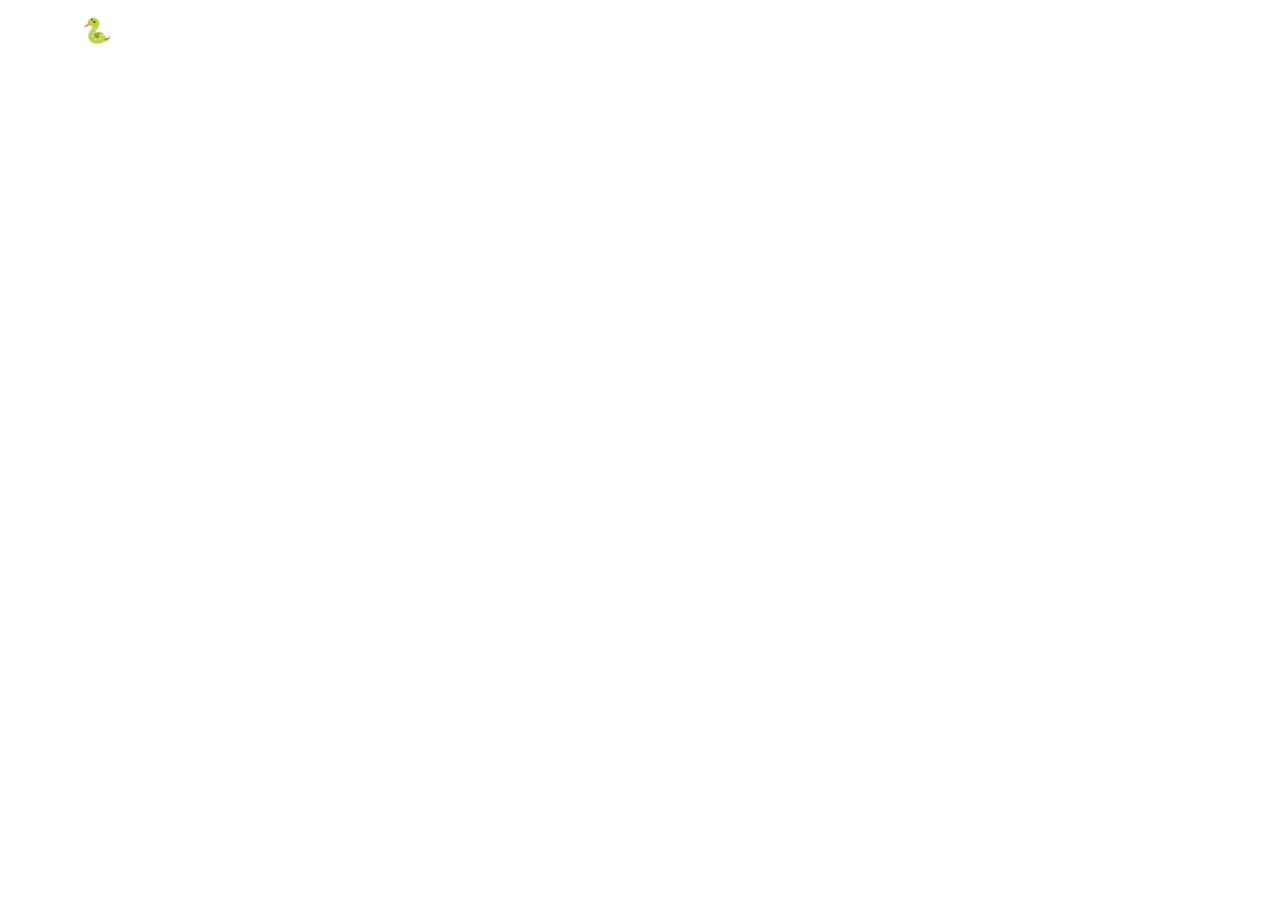
==== index.html @ b3db6244 "Add files via upload" ====
<!DOCTYPE html>
<html lang="pt-br">
<head>
    <meta charset="UTF-8">
    <meta name="viewport" content="width=device-width, initial-scale=1.0">
    <title>Jogo da Cobra</title>

    <link rel="stylesheet" href="index.css"> 
    <link rel="stylesheet" href="https://cdn.jsdelivr.net/npm/bootstrap@5.3.8/dist/css/bootstrap.min.css">
</head>
<body>
    <header>
        <nav class="navbar navbar-dark">
           <div class="container">
                <span class="navbar-brand fw-bold fs-4">🐍 Jogo da Cobra</span>
                <span class="navbar-text" id="nav-recorde">Recorde: 0</span>
           </div> 
        </nav>
    </header>
</body>
</html>
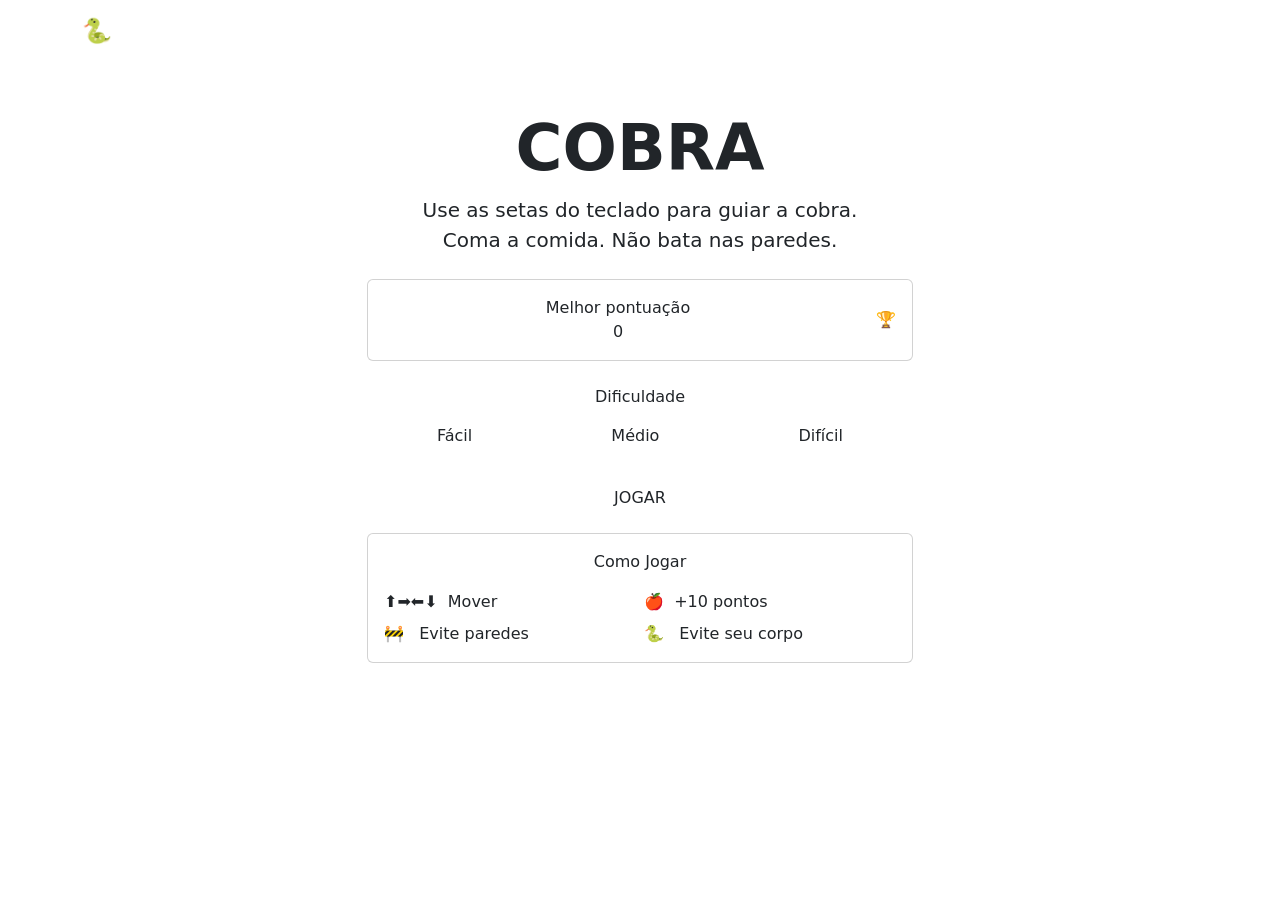
==== commit 4f8cf120: "Add files via upload" ====
--- a/index.html
+++ b/index.html
@@ -17,5 +17,69 @@
            </div> 
         </nav>
     </header>
+    <main class="container py-5">
+        <div class="row justify-content-center">
+            <div class="col-12 col-md-8 col-lg-6 text-center">
+                <div class="tiulo-bloco mb-4">
+                    <h1 class="display-3 fw-bold titulo-jogo">COBRA</h1>
+                    <p class="lead subtitulo">Use as setas do teclado para guiar a cobra.
+                        <br>Coma a comida. Não bata nas paredes.</p>
+                </div>
+                <div class="card card-recorde mb-4">
+                    <div class="card-body py-3">
+                        <div class="row align-items-center">
+                            <div class="col">
+                                <span class="label-card">Melhor pontuação</span>
+                                <div class="valor-recorde" id="recorde-display">0</div>
+                            </div>
+                            <div class="col-auto">
+                                <span class="icone-trofeu">🏆</span>
+                            </div>
+                        </div>
+                    </div>
+                </div>
+
+                <div class="mb-4">
+                    <p class="label-secao mb-2">Dificuldade</p>
+                    <div class="btn-group w-100" role="group">
+                      <input type="radio" class="btn-check" name="dificuldade" id="facil" value="200">
+                      <label class="btn btn-outline-dif" for="facil">Fácil</label>
+
+                      <input type="radio" class="btn-check" name="dificuldade" id="medio" value="170">
+                      <label class="btn btn-outline-dif" for="medio">Médio</label>
+
+                       <input type="radio" class="btn-check" name="dificuldade" id="dificl" value="70">
+                      <label class="btn btn-outline-dif" for="dificil">Difícil</label>
+
+                    </div>
+                    </div>
+
+                    <a href="jogo.html" class="btn btn-jogar w-100 mb-3" id="btn-jogar">JOGAR</a>
+
+                    <div class="card card-instrucoes">
+                        <div class="card-body">
+                        <p class="label-card mb-3"> Como Jogar</p>
+                        <div class="row g-2 text-start">
+                            <div class="col-6"><div class="instrucao-item">⬆️➡️⬅️⬇️&nbsp; Mover</div></div>
+                            <div class="col-6"><div class="instrucao-item">🍎&nbsp; +10 pontos</div></div>
+                            <div class="col-6"><div class="instrucao-item">🚧 &nbsp; Evite paredes</div></div>
+                            <div class="col-6"><div class="instrucao-item">🐍 &nbsp; Evite seu corpo</div></div>
+                        </div>
+                    </div>
+                </div>
+            </div>
+        </div>
+    </main>
+
+    <script src="https://cdn.jsdelivr.net/npm/bootstrap@5.3.3/dist/js/bootstrap.bundle.min.js"></script>
+    <script>
+        const recorde = localStorage.getItem("cobra_recorde")|| 0;
+        document.getElementById("recorde-display").textContent = recorde;
+        document.getElementById("nav-recorde").textContent = "Recorde: " + recorde;
+        document.getElementById("btn-jogar").addEventListener("click", () => {
+            const dificuldadeSelecionada = document.querySelector('input[name="dificuldade"]:checked').value;
+            localStorage.setitem("cobra_velocidade", dificuldadeSelecionada);
+        })
+    </script> 
 </body>
 </html>
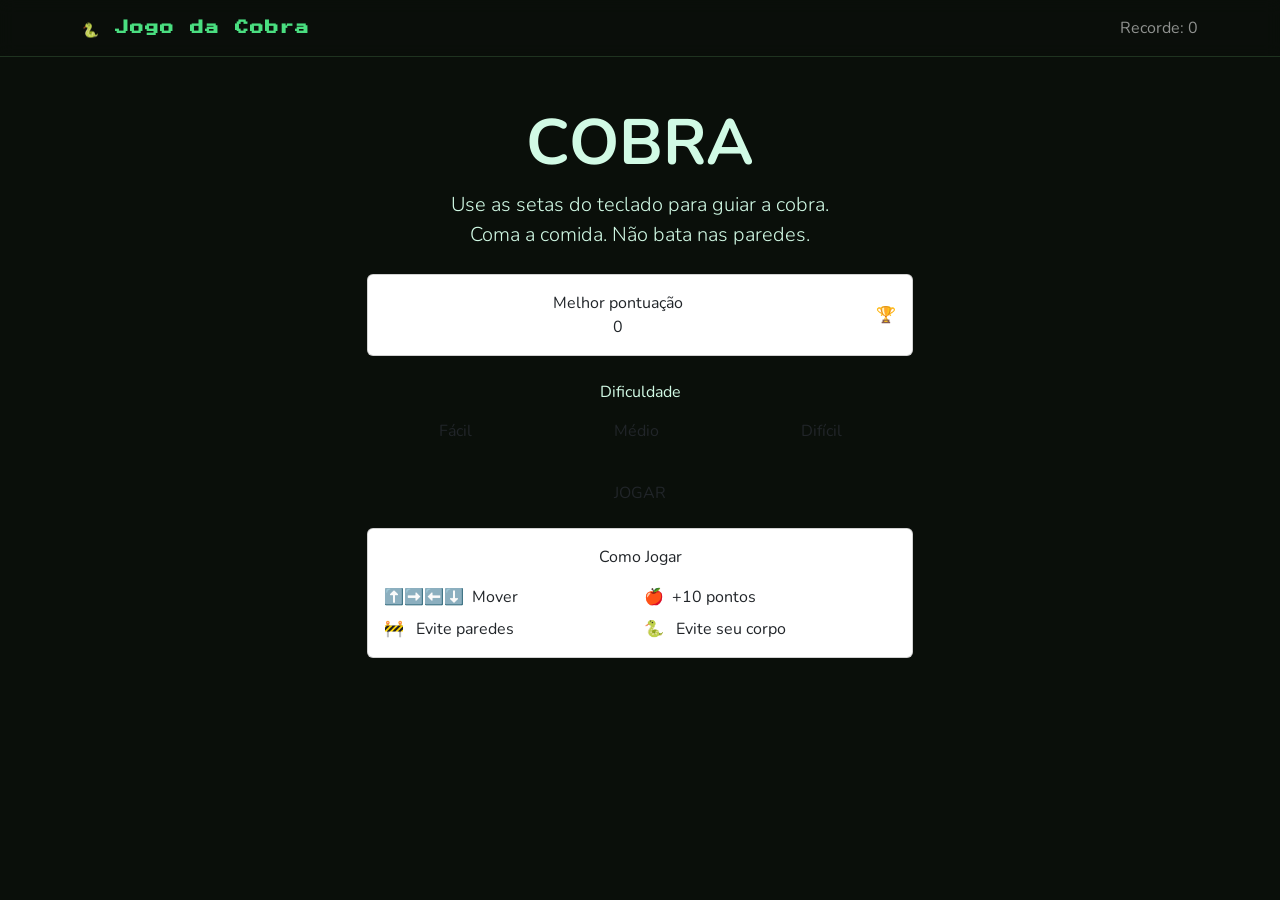
==== commit a69a76de: "Add files via upload" ====
--- a/index.html
+++ b/index.html
@@ -5,8 +5,8 @@
     <meta name="viewport" content="width=device-width, initial-scale=1.0">
     <title>Jogo da Cobra</title>
 
+    <link rel="stylesheet" href="https://cdn.jsdelivr.net/npm/bootstrap@5.3.8/dist/css/bootstrap.min.css">
     <link rel="stylesheet" href="index.css"> 
-    <link rel="stylesheet" href="https://cdn.jsdelivr.net/npm/bootstrap@5.3.8/dist/css/bootstrap.min.css">
 </head>
 <body>
     <header>
--- a/index.css
+++ b/index.css
@@ -0,0 +1,39 @@
+@import url('https://fonts.googleapis.com/css2?family=Nunito:ital,wght@0,200..1000;1,200..1000&family=Press+Start+2P&display=swap');
+
+:root{
+    --verde: #4ADE80;
+    --verde-escuro: #16A34S;
+    --fundo:#0A0F0A;
+    --fundo-card:#111A11;
+    --borda: #1F3320;
+    --texto:#D1FAE5;
+    --esmaecido: #6B7280;
+}
+
+*{
+    box-sizing: border-box;
+    margin: 0;
+    padding: 0;
+}
+
+body{
+    font-family: "Nunito", sans-serif;
+    background-color: var(--fundo);
+    color: var(--texto);
+    min-height: 100vh;
+    background-image:radial-gradient(elipse at 20% 20%, rgba(74,222,128,0.06) 0%,transparent 60%),
+    radial-gradient(elipse at 80% 80%, rgba(22,163,74,0.05) 0%,transparent 60%) ;
+}
+
+.navbar{
+    background: rgba(10,15,10,0.9);
+    border-bottom: 1px solid var(--borda);
+    backdrop-filter: blur(8px);
+}
+
+.navbar-brand{
+    font-family: "Press Start 2P", monospace;
+    font-size: 0.85rem !important;
+    color: var(--verde) !important;
+    letter-spacing: 1px;
+}
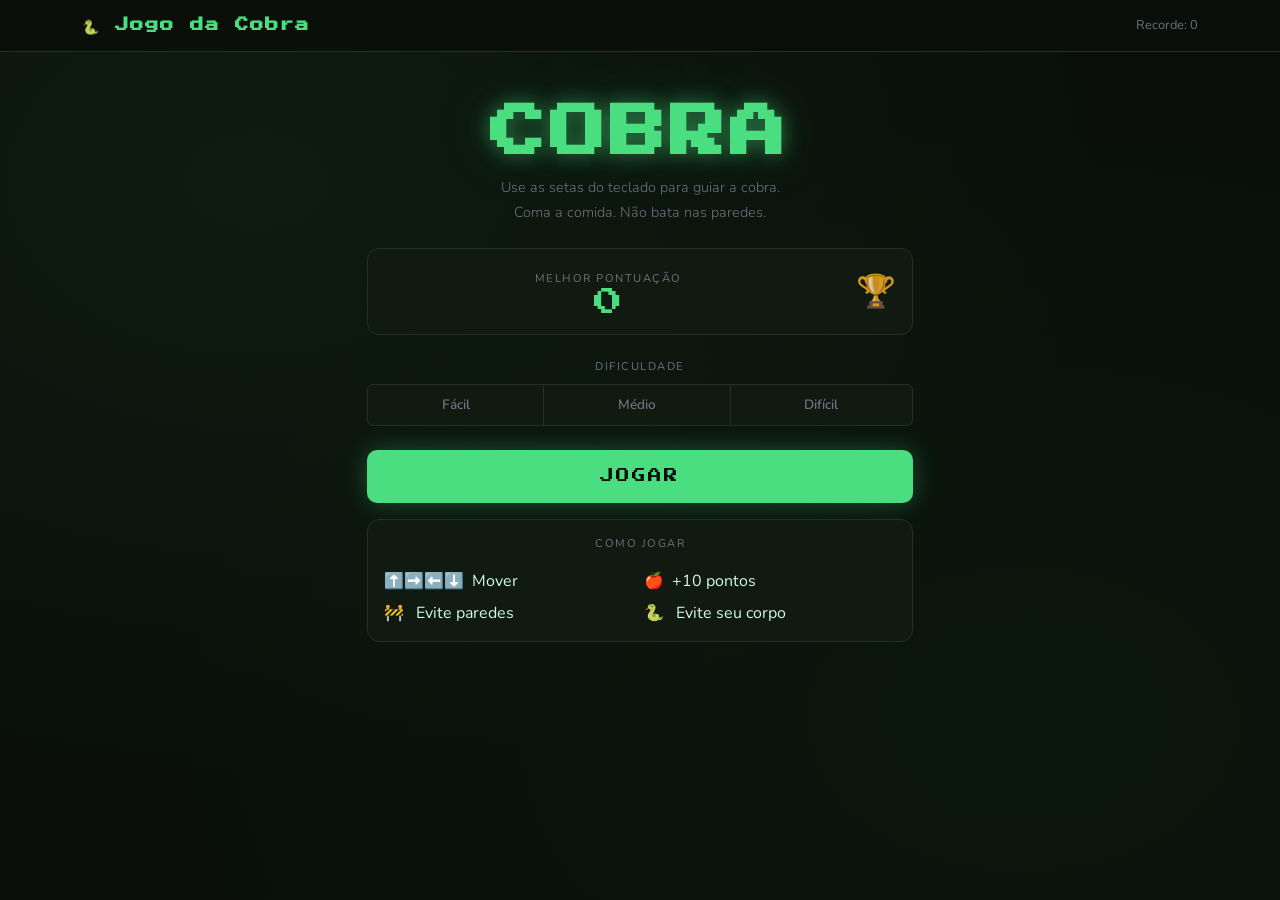
==== commit 94c02976: "Add files via upload" ====
--- a/index.html
+++ b/index.html
@@ -1,85 +1,120 @@
-<!DOCTYPE html>
+<!doctype html>
 <html lang="pt-br">
-<head>
-    <meta charset="UTF-8">
-    <meta name="viewport" content="width=device-width, initial-scale=1.0">
+  <head>
+    <meta charset="UTF-8" />
+    <meta name="viewport" content="width=device-width, initial-scale=1.0" />
     <title>Jogo da Cobra</title>
 
-    <link rel="stylesheet" href="https://cdn.jsdelivr.net/npm/bootstrap@5.3.8/dist/css/bootstrap.min.css">
-    <link rel="stylesheet" href="index.css"> 
-</head>
-<body>
+    <link
+      rel="stylesheet"
+      href="https://cdn.jsdelivr.net/npm/bootstrap@5.3.8/dist/css/bootstrap.min.css"
+    />
+    <link rel="stylesheet" href="index.css" />
+  </head>
+  <body>
     <header>
-        <nav class="navbar navbar-dark">
-           <div class="container">
-                <span class="navbar-brand fw-bold fs-4">🐍 Jogo da Cobra</span>
-                <span class="navbar-text" id="nav-recorde">Recorde: 0</span>
-           </div> 
-        </nav>
+      <nav class="navbar navbar-dark">
+        <div class="container">
+          <span class="navbar-brand fw-bold fs-4">🐍 Jogo da Cobra</span>
+          <span class="navbar-text" id="nav-recorde">Recorde: 0</span>
+        </div>
+      </nav>
     </header>
     <main class="container py-5">
-        <div class="row justify-content-center">
-            <div class="col-12 col-md-8 col-lg-6 text-center">
-                <div class="tiulo-bloco mb-4">
-                    <h1 class="display-3 fw-bold titulo-jogo">COBRA</h1>
-                    <p class="lead subtitulo">Use as setas do teclado para guiar a cobra.
-                        <br>Coma a comida. Não bata nas paredes.</p>
+      <div class="row justify-content-center">
+        <div class="col-12 col-md-8 col-lg-6 text-center">
+          <div class="tiulo-bloco mb-4">
+            <h1 class="display-3 fw-bold titulo-jogo">COBRA</h1>
+            <p class="lead subtitulo">
+              Use as setas do teclado para guiar a cobra. <br />Coma a comida.
+              Não bata nas paredes.
+            </p>
+          </div>
+          <div class="card card-recorde mb-4">
+            <div class="card-body py-3">
+              <div class="row align-items-center">
+                <div class="col">
+                  <span class="label-card">Melhor pontuação</span>
+                  <div class="valor-recorde" id="recorde-display">0</div>
                 </div>
-                <div class="card card-recorde mb-4">
-                    <div class="card-body py-3">
-                        <div class="row align-items-center">
-                            <div class="col">
-                                <span class="label-card">Melhor pontuação</span>
-                                <div class="valor-recorde" id="recorde-display">0</div>
-                            </div>
-                            <div class="col-auto">
-                                <span class="icone-trofeu">🏆</span>
-                            </div>
-                        </div>
-                    </div>
+                <div class="col-auto">
+                  <span class="icone-trofeu">🏆</span>
                 </div>
+              </div>
+            </div>
+          </div>
 
-                <div class="mb-4">
-                    <p class="label-secao mb-2">Dificuldade</p>
-                    <div class="btn-group w-100" role="group">
-                      <input type="radio" class="btn-check" name="dificuldade" id="facil" value="200">
-                      <label class="btn btn-outline-dif" for="facil">Fácil</label>
+          <div class="mb-4">
+            <p class="label-secao mb-2">Dificuldade</p>
+            <div class="btn-group w-100" role="group">
+              <input
+                type="radio"
+                class="btn-check"
+                name="dificuldade"
+                id="facil"
+                value="200"
+              />
+              <label class="btn btn-outline-dif" for="facil">Fácil</label>
 
-                      <input type="radio" class="btn-check" name="dificuldade" id="medio" value="170">
-                      <label class="btn btn-outline-dif" for="medio">Médio</label>
+              <input
+                type="radio"
+                class="btn-check"
+                name="dificuldade"
+                id="medio"
+                value="170"
+              />
+              <label class="btn btn-outline-dif" for="medio">Médio</label>
 
-                       <input type="radio" class="btn-check" name="dificuldade" id="dificl" value="70">
-                      <label class="btn btn-outline-dif" for="dificil">Difícil</label>
+              <input
+                type="radio"
+                class="btn-check"
+                name="dificuldade"
+                id="dificil"
+                value="70"
+              />
+              <label class="btn btn-outline-dif" for="dificil">Difícil</label>
+            </div>
+          </div>
 
-                    </div>
-                    </div>
+          <a href="jogo.html" class="btn btn-jogar w-100 mb-3" id="btn-jogar"
+            >JOGAR</a
+          >
 
-                    <a href="jogo.html" class="btn btn-jogar w-100 mb-3" id="btn-jogar">JOGAR</a>
-
-                    <div class="card card-instrucoes">
-                        <div class="card-body">
-                        <p class="label-card mb-3"> Como Jogar</p>
-                        <div class="row g-2 text-start">
-                            <div class="col-6"><div class="instrucao-item">⬆️➡️⬅️⬇️&nbsp; Mover</div></div>
-                            <div class="col-6"><div class="instrucao-item">🍎&nbsp; +10 pontos</div></div>
-                            <div class="col-6"><div class="instrucao-item">🚧 &nbsp; Evite paredes</div></div>
-                            <div class="col-6"><div class="instrucao-item">🐍 &nbsp; Evite seu corpo</div></div>
-                        </div>
-                    </div>
+          <div class="card card-instrucoes">
+            <div class="card-body">
+              <p class="label-card mb-3">Como Jogar</p>
+              <div class="row g-2 text-start">
+                <div class="col-6">
+                  <div class="instrucao-item">⬆️➡️⬅️⬇️&nbsp; Mover</div>
                 </div>
+                <div class="col-6">
+                  <div class="instrucao-item">🍎&nbsp; +10 pontos</div>
+                </div>
+                <div class="col-6">
+                  <div class="instrucao-item">🚧 &nbsp; Evite paredes</div>
+                </div>
+                <div class="col-6">
+                  <div class="instrucao-item">🐍 &nbsp; Evite seu corpo</div>
+                </div>
+              </div>
             </div>
+          </div>
         </div>
+      </div>
     </main>
 
     <script src="https://cdn.jsdelivr.net/npm/bootstrap@5.3.3/dist/js/bootstrap.bundle.min.js"></script>
     <script>
-        const recorde = localStorage.getItem("cobra_recorde")|| 0;
-        document.getElementById("recorde-display").textContent = recorde;
-        document.getElementById("nav-recorde").textContent = "Recorde: " + recorde;
-        document.getElementById("btn-jogar").addEventListener("click", () => {
-            const dificuldadeSelecionada = document.querySelector('input[name="dificuldade"]:checked').value;
-            localStorage.setitem("cobra_velocidade", dificuldadeSelecionada);
-        })
-    </script> 
-</body>
-</html>+      const recorde = localStorage.getItem("cobra_recorde") || 0;
+      document.getElementById("recorde-display").textContent = recorde;
+      document.getElementById("nav-recorde").textContent =
+        "Recorde: " + recorde;
+      document.getElementById("btn-jogar").addEventListener("click", () => {
+        const dificuldadeSelecionada = document.querySelector(
+          'input[name="dificuldade"]:checked',
+        ).value;
+        localStorage.setitem("cobra_velocidade", dificuldadeSelecionada);
+      });
+    </script>
+  </body>
+</html>
--- a/index.css
+++ b/index.css
@@ -2,7 +2,7 @@
 
 :root{
     --verde: #4ADE80;
-    --verde-escuro: #16A34S;
+    --verde-escuro:#16A34A;;
     --fundo:#0A0F0A;
     --fundo-card:#111A11;
     --borda: #1F3320;
@@ -21,8 +21,8 @@
     background-color: var(--fundo);
     color: var(--texto);
     min-height: 100vh;
-    background-image:radial-gradient(elipse at 20% 20%, rgba(74,222,128,0.06) 0%,transparent 60%),
-    radial-gradient(elipse at 80% 80%, rgba(22,163,74,0.05) 0%,transparent 60%) ;
+    background-image:radial-gradient(ellipse at 20% 20%, rgba(74,222,128,0.06) 0%,transparent 60%),
+    radial-gradient(ellipse at 80% 80%, rgba(22,163,74,0.05) 0%,transparent 60%) ;
 }
 
 .navbar{
@@ -36,4 +36,111 @@
     font-size: 0.85rem !important;
     color: var(--verde) !important;
     letter-spacing: 1px;
+}
+
+.navbar-text {
+    font-size: 0.8rem;
+    color: var(--esmaecido);
+}
+
+/*Titulo*/
+.titulo-jogo {
+    font-family: "Press Start 2P", monospace;
+    font-size: clamp(2rem, 8vw, 3.5rem) !important;
+    color:var(--verde);
+    text-shadow: 0 0 20px rgba(74,222,128,0.5), 0 0 60px rgba(74,222,128,0.2);
+    line-height: 1.2;
+    letter-spacing: 4px;
+}
+
+.subtitulo{
+    font-family: "Nunito", sans-serif;
+    color: var(--esmaecido);
+    font-size: 0.9rem;
+    line-height: 1.7;
+}
+
+/*card*/
+.card-recorde, .card-instrucoes{
+    background: var(--fundo-card);
+    border: 1px solid var(--borda);
+    border-radius: 12px;
+    color: var(--texto);
+}
+
+.label-card{
+    font-size: 0.7rem;
+    text-transform: uppercase;
+    letter-spacing:1.5px;
+    color: var(--esmaecido);
+    margin-bottom: 4px;
+}
+
+.valor-recorde{
+    font-family: "Press Start 2P", monospace;
+    font-size: 1.8rem;
+    color: var(--verde);
+    line-height:1;
+}
+
+.icone-trofeu{
+    font-size:2rem;
+    opacity: 0.8;
+}
+/*dificuldade*/
+.label-secao{
+    font-size: 0.7rem;
+    text-transform: uppercase;
+    letter-spacing:1.5px;
+    color: var(--esmaecido);
+}
+
+.btn-outline-dif{
+    background: var(--fundo-card);
+    border-color: var(--borda);
+    color: var(--esmaecido);
+    font-weight: 600;
+    font-size: 0.85em;
+    padding: 10px;
+    transition: all 0.2s;
+}
+
+.btn-check:checked + .btn-outline-dif{
+    background: var (--verde-escuro);
+    border-color: var(--verde);
+    color:#FFFFFF ;
+}
+
+.btn-check:checked +.btn-outline-dif{
+    background-color: var(--verde-escuro);
+    border-color: var(--verde);
+    color:#FFFFFF;
+}
+
+.btn-outline-dif:hover{
+    background: #1a2e1a!important;
+    border-color:var (--verde) !important;
+    color: var(--verde)!important;
+}
+
+.btn-jogar{
+    font-family:"Press Start 2P",monospace;
+    font-size: 0.85rem;
+    background: var(--verde);
+    color: #0a0f0a;
+    border: none;
+    border-radius: 10px;
+    padding: 16px;
+    letter-spacing: 2px;
+    text-decoration: none;
+    display: block;
+    transition: all 0.2s;
+    box-shadow: 0 0 24px rgba(74,222,128,0.3);
+}
+
+.btn-jogar:hover{
+    background: #86efac;
+    color: #0a0f0a;
+    box-shadow: 0 0 40px rgba(74, 222, 128, 0.5);
+    transform: translateY(-2px);
 }
